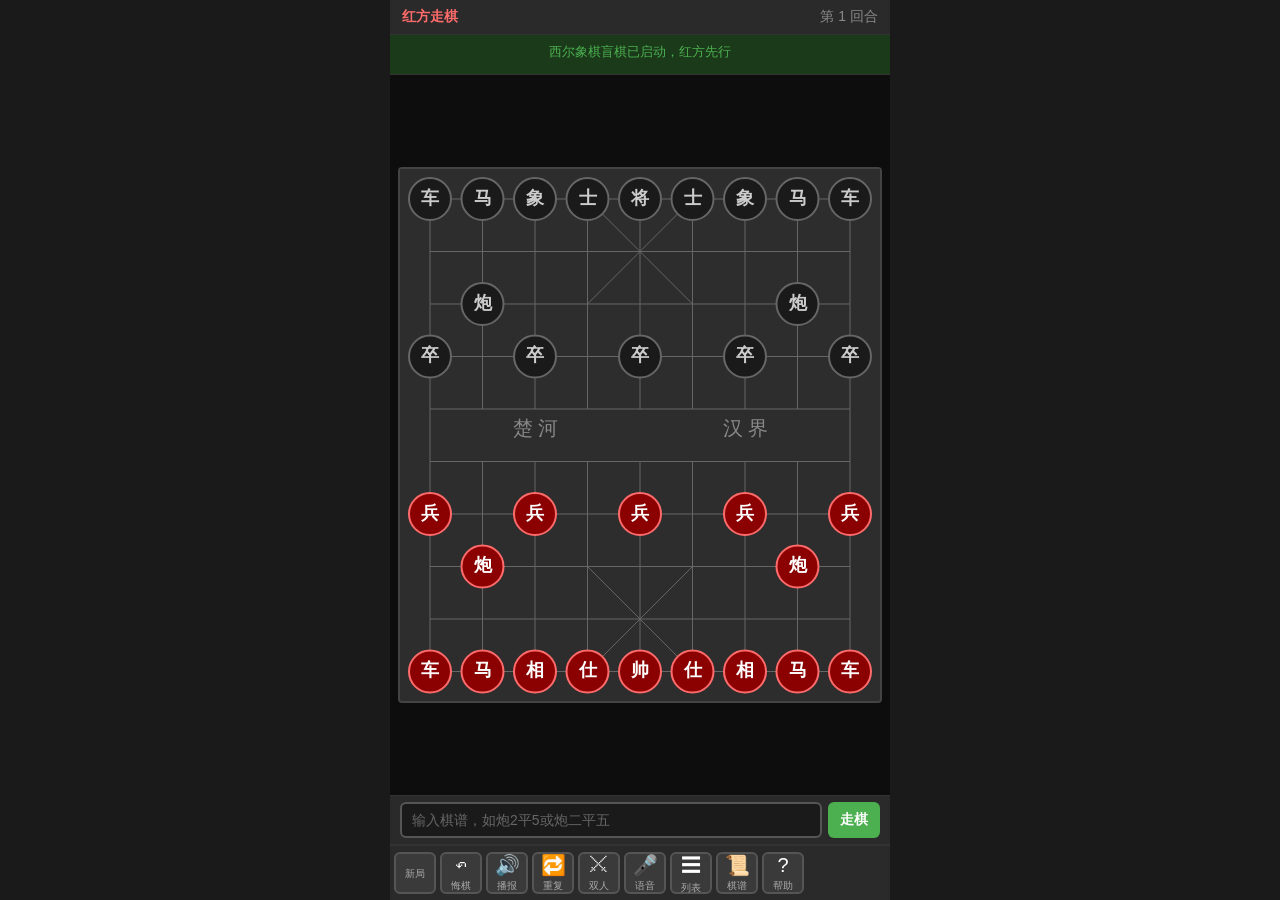
==== index.html @ 89251a13 "离线语音包：140个预生成MP3+分词拼接引擎，断网也能语音播报 v20261007d" ====
<!DOCTYPE html>
<html lang="zh-CN">
<head>
    <meta charset="UTF-8">
    <meta name="viewport" content="width=device-width, initial-scale=1.0, user-scalable=no">
    <meta name="apple-mobile-web-app-capable" content="yes">
    <meta name="mobile-web-app-capable" content="yes">
    <title>西尔象棋盲棋</title>
    <link rel="manifest" href="manifest.json">
    <link rel="stylesheet" href="style.css?v=20261007d">
</head>
<body>
    <div id="app">
        <!-- 状态栏 -->
        <div id="status-bar" aria-live="polite">
            <span id="turn-info">红方走棋</span>
            <span id="round-info">第 1 回合</span>
        </div>

        <!-- 可见消息区域（语音失效时也能看到提示） -->
        <div id="message-bar" role="status" aria-live="polite"></div>

        <!-- 棋盘区域 -->
        <div id="board-container">
            <canvas id="board" role="img" aria-label="象棋棋盘，点击棋子选中后滑动走棋"></canvas>
            <div id="list-container" style="display: none;"></div>
        </div>

        <!-- 文字输入走棋（华为浏览器等不支持语音时使用） -->
        <div id="input-bar">
            <input type="text" id="move-input" placeholder="输入棋谱，如炮2平5或炮二平五" autocomplete="off" aria-label="棋谱输入框">
            <button id="btn-send" aria-label="发送棋谱">走棋</button>
        </div>

        <!-- 工具栏 -->
        <div id="toolbar">
            <button class="tool-btn" id="btn-new" aria-label="新局">
                <span class="icon"></span>
                <span class="label">新局</span>
            </button>
            <button class="tool-btn" id="btn-undo" aria-label="悔棋">
                <span class="icon">↶</span>
                <span class="label">悔棋</span>
            </button>
            <button class="tool-btn" id="btn-speak" aria-label="播报局面">
                <span class="icon">🔊</span>
                <span class="label">播报</span>
            </button>
            <button class="tool-btn" id="btn-repeat" aria-label="重复播报">
                <span class="icon">🔁</span>
                <span class="label">重复</span>
            </button>
            <button class="tool-btn" id="btn-mode" aria-label="切换模式">
                <span class="icon">⚔</span>
                <span class="label">双人</span>
            </button>
            <button class="tool-btn" id="btn-voice" aria-label="语音指令">
                <span class="icon">🎤</span>
                <span class="label">语音</span>
            </button>
            <button class="tool-btn" id="btn-list" aria-label="列表模式">
                <span class="icon">☰</span>
                <span class="label">列表</span>
            </button>
            <button class="tool-btn" id="btn-record" aria-label="棋谱回放">
                <span class="icon">📜</span>
                <span class="label">棋谱</span>
            </button>
            <button class="tool-btn" id="btn-help" aria-label="帮助">
                <span class="icon">?</span>
                <span class="label">帮助</span>
            </button>
        </div>
    </div>

    <!-- 棋谱回放模态框 -->
    <div id="record-modal" style="display:none;">
        <div id="record-modal-content">
            <div id="record-modal-header">
                <span>棋谱回放</span>
                <button id="record-close" aria-label="关闭">✕</button>
            </div>
            <!-- 内置棋谱库 + 我的棋谱 -->
            <div id="record-games-area">
                <div class="record-games-title">📋 内置棋谱（点击直接播放）</div>
                <div id="builtin-games-list" class="games-list"></div>
                <div class="record-games-title" id="saved-games-title" style="display:none;">
                    <span>💾 我的棋谱（导入自动保存）</span>
                    <button id="saved-games-clear" class="mini-btn" aria-label="清空我的棋谱">🗑 清空</button>
                </div>
                <div id="saved-games-list" class="games-list"></div>
            </div>
            <div id="record-input-area">
                <textarea id="record-text" placeholder="粘贴棋谱，如：&#10;1. 炮二平五 马8进7&#10;2. 马二进三 车9平8&#10;&#10;也支持每行一步：炮2平5" aria-label="棋谱文本"></textarea>
                <div class="record-btn-row">
                    <button id="record-parse" aria-label="解析棋谱" style="flex:1;">解析棋谱</button>
                    <button id="record-file" aria-label="导入棋谱文件" style="background:#FF9800;">📂 导入棋谱</button>
                </div>
                <input type="file" id="record-file-input" accept=".txt,.pgn,.xcc,.cchess" style="display:none;">
            </div>
            <div id="record-info" style="display:none;"></div>
            <div id="record-controls" style="display:none;">
                <!-- 进度条：可拖动，跳到任意一步 -->
                <div id="record-progress">
                    <input type="range" id="record-seek" min="0" max="0" step="1" value="0"
                           aria-label="回放进度，左右拖动可跳到任意一步">
                    <div id="record-step-info">第 0 / 0 步</div>
                </div>
                <!-- 播放控制：播放与暂停分开，另加快退/快进/开头/末尾 -->
                <div id="record-buttons">
                    <button id="record-first" aria-label="回到开头">⏮ 开头</button>
                    <button id="record-back10" aria-label="快退10步">⏪ 退10步</button>
                    <button id="record-prev" aria-label="上一步">◀ 上一步</button>
                    <button id="record-play" class="rec-primary" aria-label="播放">▶ 播放</button>
                    <button id="record-pause" aria-label="暂停">⏸ 暂停</button>
                    <button id="record-next" aria-label="下一步">下一步 ▶</button>
                    <button id="record-fwd10" aria-label="快进10步">快进10步 ⏩</button>
                    <button id="record-last" aria-label="跳到末尾">末尾 ⏭</button>
                </div>
                <!-- 速度档位 -->
                <div id="record-speed">
                    <div class="speed-title">每一步之间停多久（播完一句后再等）</div>
                    <div id="record-speed-presets"></div>
                    <button id="record-tts-test" class="rec-test" aria-label="测试语音">🔊 测试语音（听不到声音时点这里）</button>
                </div>
            </div>
        </div>
    </div>

    <script src="chess.js?v=20261007d"></script>
    <script src="record-player.js?v=20261007d"></script>
    <script src="games-builtin.js?v=20261007d"></script>
    <script src="audio-pack.js?v=20261007d"></script>
    <script src="app.js?v=20261007d"></script>
    <script>
        if ('serviceWorker' in navigator) {
            navigator.serviceWorker.register('service-worker.js?v=20261007d').then(function(reg) {
                // 检测到新版本时立即刷新
                if (reg && reg.waiting) reg.waiting.postMessage({type: 'SKIP_WAITING'});
            });
            // 新 SW 接管后立即刷新页面
            var refreshing = false;
            navigator.serviceWorker.addEventListener('controllerchange', function() {
                if (!refreshing) {
                    refreshing = true;
                    window.location.reload();
                }
            });
        }
    </script>
</body>
</html>
---- style.css ----
* {
    margin: 0;
    padding: 0;
    box-sizing: border-box;
    -webkit-tap-highlight-color: transparent;
}

body {
    font-family: -apple-system, BlinkMacSystemFont, "Segoe UI", Roboto, sans-serif;
    background: #1a1a1a;
    color: #fff;
    overflow: hidden;
    /* 手机修复：原来是 none，会把页面里所有滑块/滚动一起锁死；
       改为 manipulation 仍禁止双击缩放，但允许面板滚动和滑块拖动 */
    touch-action: manipulation;
    overscroll-behavior: none;
}

#app {
    display: flex;
    flex-direction: column;
    height: 100dvh;
    max-width: 500px;
    margin: 0 auto;
    padding-bottom: env(safe-area-inset-bottom, 0px);
}

/* 状态栏 */
#status-bar {
    display: flex;
    justify-content: space-between;
    align-items: center;
    padding: 8px 12px;
    background: #2a2a2a;
    font-size: 14px;
    border-bottom: 1px solid #333;
    flex-shrink: 0;
}

#turn-info {
    font-weight: bold;
    color: #ff6b6b;
}

#round-info {
    color: #888;
}

/* 可见消息栏 */
#message-bar {
    min-height: 0;
    padding: 0 12px;
    background: #1a3a1a;
    color: #4CAF50;
    font-size: 13px;
    text-align: center;
    line-height: 1.4;
    overflow: hidden;
    transition: all 0.3s;
    border-bottom: 1px solid #333;
    flex-shrink: 0;
}

#message-bar.message-show {
    min-height: 40px;
    padding: 8px 16px;
}

/* 棋盘区域 */
#board-container {
    flex: 1;
    min-height: 0;
    position: relative;
    display: flex;
    align-items: center;
    justify-content: center;
    padding: 6px;
    background: #0d0d0d;
    overflow: hidden;
}

#board {
    background: #2d2d2d;
    border: 2px solid #444;
    border-radius: 4px;
    touch-action: none;
}

/* 列表模式容器 */
#list-container {
    display: none;
    position: absolute;
    top: 0;
    left: 0;
    right: 0;
    bottom: 0;
    background: #0d0d0d;
    overflow-y: auto;
    padding: 16px;
    -webkit-overflow-scrolling: touch;
}

#list-container.active {
    display: block;
}

.list-header {
    font-size: 18px;
    font-weight: bold;
    color: #FFD700;
    margin-bottom: 16px;
    text-align: center;
}

.list-grid {
    display: flex;
    flex-wrap: wrap;
    gap: 10px;
    justify-content: center;
}

.list-piece {
    display: flex;
    flex-direction: column;
    align-items: center;
    justify-content: center;
    width: 80px;
    height: 80px;
    background: #3a3a3a;
    border: 2px solid #555;
    border-radius: 8px;
    cursor: pointer;
    transition: all 0.2s;
    touch-action: none;
}

.list-piece:active {
    transform: scale(0.95);
}

.list-piece.selected {
    background: #4CAF50;
    border-color: #66bb6a;
}

/* 红方棋子列表样式 */
.list-piece.red-piece {
    border-left: 4px solid #ff6b6b;
}

/* 黑方棋子列表样式 */
.list-piece.black-piece {
    border-left: 4px solid #666;
}

.list-piece .piece-name {
    font-size: 22px;
    font-weight: bold;
    color: #fff;
}

.list-piece .piece-pos {
    font-size: 11px;
    color: #aaa;
    margin-top: 4px;
}

.list-piece.selected .piece-pos {
    color: #c8e6c9;
}

.list-hint {
    margin-top: 20px;
    color: #888;
    font-size: 14px;
    text-align: center;
}

/* 文字输入栏 */
#input-bar {
    display: flex;
    align-items: center;
    gap: 6px;
    padding: 6px 10px;
    background: #2a2a2a;
    border-top: 1px solid #333;
    border-bottom: 1px solid #333;
    flex-shrink: 0;
}

#move-input {
    flex: 1;
    height: 36px;
    padding: 0 10px;
    background: #1a1a1a;
    border: 2px solid #555;
    border-radius: 6px;
    color: #fff;
    font-size: 14px;
    outline: none;
}

#move-input:focus {
    border-color: #4CAF50;
}

#move-input::placeholder {
    color: #666;
}

#btn-send {
    height: 36px;
    padding: 0 12px;
    background: #4CAF50;
    border: none;
    border-radius: 6px;
    color: #fff;
    font-size: 14px;
    font-weight: bold;
    cursor: pointer;
    white-space: nowrap;
}

#btn-send:active {
    background: #388E3C;
}

/* 工具栏 - 横向可滑动 */
#toolbar {
    display: flex;
    flex-wrap: nowrap;
    overflow-x: auto;
    -webkit-overflow-scrolling: touch;
    justify-content: flex-start;
    align-items: center;
    gap: 4px;
    padding: 6px 4px;
    padding-bottom: calc(6px + env(safe-area-inset-bottom, 0px));
    background: #2a2a2a;
    border-top: 1px solid #333;
    flex-shrink: 0;
}

#toolbar::-webkit-scrollbar {
    display: none;
}

.tool-btn {
    display: flex;
    flex-direction: column;
    align-items: center;
    justify-content: center;
    min-width: 42px;
    width: 42px;
    height: 42px;
    flex-shrink: 0;
    background: #3a3a3a;
    border: 2px solid #555;
    border-radius: 6px;
    color: #fff;
    cursor: pointer;
    transition: all 0.2s;
}

.tool-btn:active {
    background: #4a4a4a;
    transform: scale(0.95);
}

.tool-btn .icon {
    font-size: 20px;
    margin-bottom: 2px;
}

.tool-btn .label {
    font-size: 10px;
    color: #aaa;
}

/* 选中棋子高亮 */
.piece-selected {
    animation: pulse 1s infinite;
}

@keyframes pulse {
    0%, 100% { opacity: 1; }
    50% { opacity: 0.6; }
}

/* 无障碍焦点样式 */
.tool-btn:focus {
    outline: 3px solid #4CAF50;
    outline-offset: 2px;
}

/* 高对比度模式 */
@media (prefers-contrast: high) {
    #board {
        background: #000;
        border-color: #fff;
    }
    
    .tool-btn {
        background: #000;
        border-color: #fff;
    }
}

/* 棋谱模态框 */
#record-modal {
    position: fixed;
    top: 0;
    left: 0;
    right: 0;
    bottom: 0;
    background: rgba(0, 0, 0, 0.7);
    z-index: 1000;
    display: flex;
    align-items: flex-end;
    justify-content: center;
}

#record-modal-content {
    width: 100%;
    max-width: 500px;
    max-height: 85vh;
    background: #2a2a2a;
    border-radius: 16px 16px 0 0;
    display: flex;
    flex-direction: column;
    overflow: hidden;
}

#record-modal-header {
    display: flex;
    justify-content: space-between;
    align-items: center;
    padding: 16px;
    font-size: 18px;
    font-weight: bold;
    color: #FFD700;
    border-bottom: 1px solid #444;
}

#record-close {
    background: none;
    border: none;
    color: #fff;
    font-size: 24px;
    cursor: pointer;
    padding: 4px 8px;
}

#record-input-area {
    padding: 12px 16px;
    display: flex;
    flex-direction: column;
    gap: 8px;
}

/* 棋谱库列表（内置 + 我的棋谱） */
#record-games-area {
    padding: 4px 16px 0;
    max-height: 32vh;
    overflow-y: auto;
}

.record-games-title {
    font-size: 14px;
    color: #FFD54F;
    margin: 8px 0 6px;
}

.games-list {
    display: grid;
    grid-template-columns: 1fr 1fr;
    gap: 6px;
}

.game-item {
    display: flex;
    gap: 4px;
    min-width: 0;
}

.game-item .game-btn {
    flex: 1;
    min-width: 0;
    min-height: 44px;
    padding: 4px 8px;
    background: #3a3a3a;
    border: 2px solid #555;
    border-radius: 8px;
    color: #fff;
    font-size: 13px;
    cursor: pointer;
    white-space: nowrap;
    overflow: hidden;
    text-overflow: ellipsis;
}

.game-item .game-btn:active {
    background: #4a4a4a;
}

.game-item .game-del {
    flex: 0 0 38px;
    min-height: 44px;
    background: #5a2a2a;
    border: 2px solid #7a3a3a;
    border-radius: 8px;
    color: #fff;
    font-size: 13px;
    cursor: pointer;
}

#record-text {
    width: 100%;
    height: 150px;
    padding: 12px;
    background: #1a1a1a;
    border: 2px solid #555;
    border-radius: 8px;
    color: #fff;
    font-size: 15px;
    font-family: monospace;
    resize: vertical;
    outline: none;
}

#record-text:focus {
    border-color: #4CAF50;
}

#record-text::placeholder {
    color: #666;
}

#record-parse {
    height: 42px;
    background: #4CAF50;
    border: none;
    border-radius: 8px;
    color: #fff;
    font-size: 16px;
    font-weight: bold;
    cursor: pointer;
}

#record-parse:active {
    background: #388E3C;
}

#record-info {
    padding: 8px 16px;
    font-size: 14px;
    color: #FFD700;
    max-height: 80px;
    overflow-y: auto;
}

#record-controls {
    padding: 12px 16px 20px;
    display: flex;
    flex-direction: column;
    gap: 12px;
}

/* 回放进度：可拖动跳步 */
#record-progress {
    display: flex;
    flex-direction: column;
    gap: 6px;
}

#record-seek {
width: 100%;
height: 36px;              /* 触摸热区加高，方便拖动 */
-webkit-appearance: none;
appearance: none;
background: transparent;
outline: none;
touch-action: none;         /* 手机修复：滑块自己接管触摸，防止拖动被当成页面滚动 */
}

#record-seek::-webkit-slider-runnable-track {
    height: 10px;
    background: #555;
    border-radius: 5px;
}

#record-seek::-webkit-slider-thumb {
    -webkit-appearance: none;
    width: 32px;
    height: 32px;
    margin-top: -11px;
    background: #4CAF50;
    border: 3px solid #fff;
    border-radius: 50%;
    cursor: pointer;
}

#record-seek::-moz-range-track {
    height: 10px;
    background: #555;
    border-radius: 5px;
}

#record-seek::-moz-range-thumb {
    width: 30px;
    height: 30px;
    background: #4CAF50;
    border: 3px solid #fff;
    border-radius: 50%;
    cursor: pointer;
}

#record-step-info {
    text-align: center;
    font-size: 15px;
    color: #ccc;
}

/* 播放控制：两行四列，按钮够大好点 */
#record-buttons {
    display: grid;
    grid-template-columns: repeat(4, 1fr);
    gap: 8px;
}

#record-buttons button {
    min-height: 48px;
    padding: 4px 2px;
    background: #3a3a3a;
    border: 2px solid #555;
    border-radius: 8px;
    color: #fff;
    font-size: 13px;
    line-height: 1.25;
    cursor: pointer;
}

#record-buttons button:active {
    background: #4a4a4a;
}

#record-buttons button.rec-primary {
    background: #4CAF50;
    border-color: #4CAF50;
    font-weight: bold;
}

#record-buttons button.rec-primary.playing {
    background: #FF9800;
    border-color: #FF9800;
}

/* 速度档位 */
#record-speed {
    display: flex;
    flex-direction: column;
    gap: 8px;
}

#record-speed .speed-title {
    font-size: 13px;
    color: #888;
}

#record-speed-presets {
    display: flex;
    flex-wrap: wrap;
    gap: 8px;
}

.speed-btn {
    flex: 1 1 28%;
    min-height: 46px;
    background: #3a3a3a;
    border: 2px solid #555;
    border-radius: 8px;
    color: #fff;
    font-size: 14px;
    cursor: pointer;
}

.speed-btn.active {
    background: #2196F3;
    border-color: #2196F3;
    font-weight: bold;
}

#record-tts-test {
    min-height: 46px;
    background: #3a3a3a;
    border: 2px dashed #777;
    border-radius: 8px;
    color: #FFD700;
    font-size: 14px;
    cursor: pointer;
}

/* 解析棋谱 / 导入棋谱 一行两键 */
.record-btn-row {
    display: flex;
    gap: 8px;
}

.record-btn-row button {
    height: 42px;
    background: #4CAF50;
    border: none;
    border-radius: 8px;
    color: #fff;
    font-size: 15px;
    font-weight: bold;
    cursor: pointer;
}

.record-btn-row button:active {
    background: #388E3C;
}

/* "我的棋谱"标题行 + 清空按钮 */
.record-games-title {
    display: flex;
    align-items: center;
    justify-content: space-between;
}

.mini-btn {
    padding: 6px 12px;
    background: #3a3a3a;
    border: 1px solid #666;
    border-radius: 6px;
    color: #ff8a80;
    font-size: 13px;
    cursor: pointer;
}
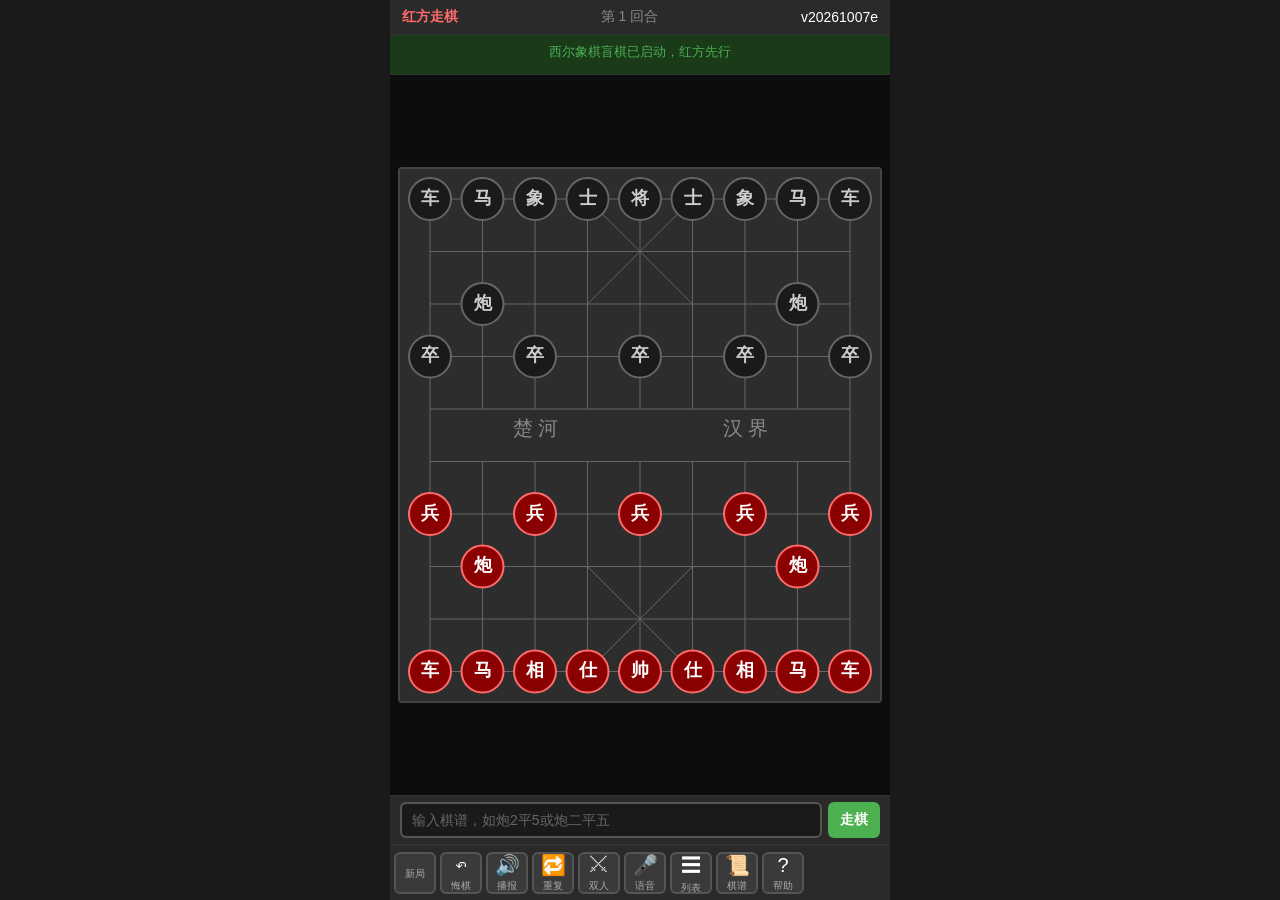
==== commit e4c4151b: "状态栏显示版本号（点击可查看版本与更新记录），便于确认是否为最新版 v20261007e [index.html]" ====
--- a/index.html
+++ b/index.html
@@ -7,7 +7,7 @@
     <meta name="mobile-web-app-capable" content="yes">
     <title>西尔象棋盲棋</title>
     <link rel="manifest" href="manifest.json">
-    <link rel="stylesheet" href="style.css?v=20261007d">
+    <link rel="stylesheet" href="style.css?v=20261007e">
 </head>
 <body>
     <div id="app">
@@ -15,6 +15,7 @@
         <div id="status-bar" aria-live="polite">
             <span id="turn-info">红方走棋</span>
             <span id="round-info">第 1 回合</span>
+            <span id="version-info" title="点击查看版本信息">v20261007e</span>
         </div>
 
         <!-- 可见消息区域（语音失效时也能看到提示） -->
@@ -127,14 +128,14 @@
         </div>
     </div>
 
-    <script src="chess.js?v=20261007d"></script>
-    <script src="record-player.js?v=20261007d"></script>
-    <script src="games-builtin.js?v=20261007d"></script>
-    <script src="audio-pack.js?v=20261007d"></script>
-    <script src="app.js?v=20261007d"></script>
+    <script src="chess.js?v=20261007e"></script>
+    <script src="record-player.js?v=20261007e"></script>
+    <script src="games-builtin.js?v=20261007e"></script>
+    <script src="audio-pack.js?v=20261007e"></script>
+    <script src="app.js?v=20261007e"></script>
     <script>
         if ('serviceWorker' in navigator) {
-            navigator.serviceWorker.register('service-worker.js?v=20261007d').then(function(reg) {
+            navigator.serviceWorker.register('service-worker.js?v=20261007e').then(function(reg) {
                 // 检测到新版本时立即刷新
                 if (reg && reg.waiting) reg.waiting.postMessage({type: 'SKIP_WAITING'});
             });
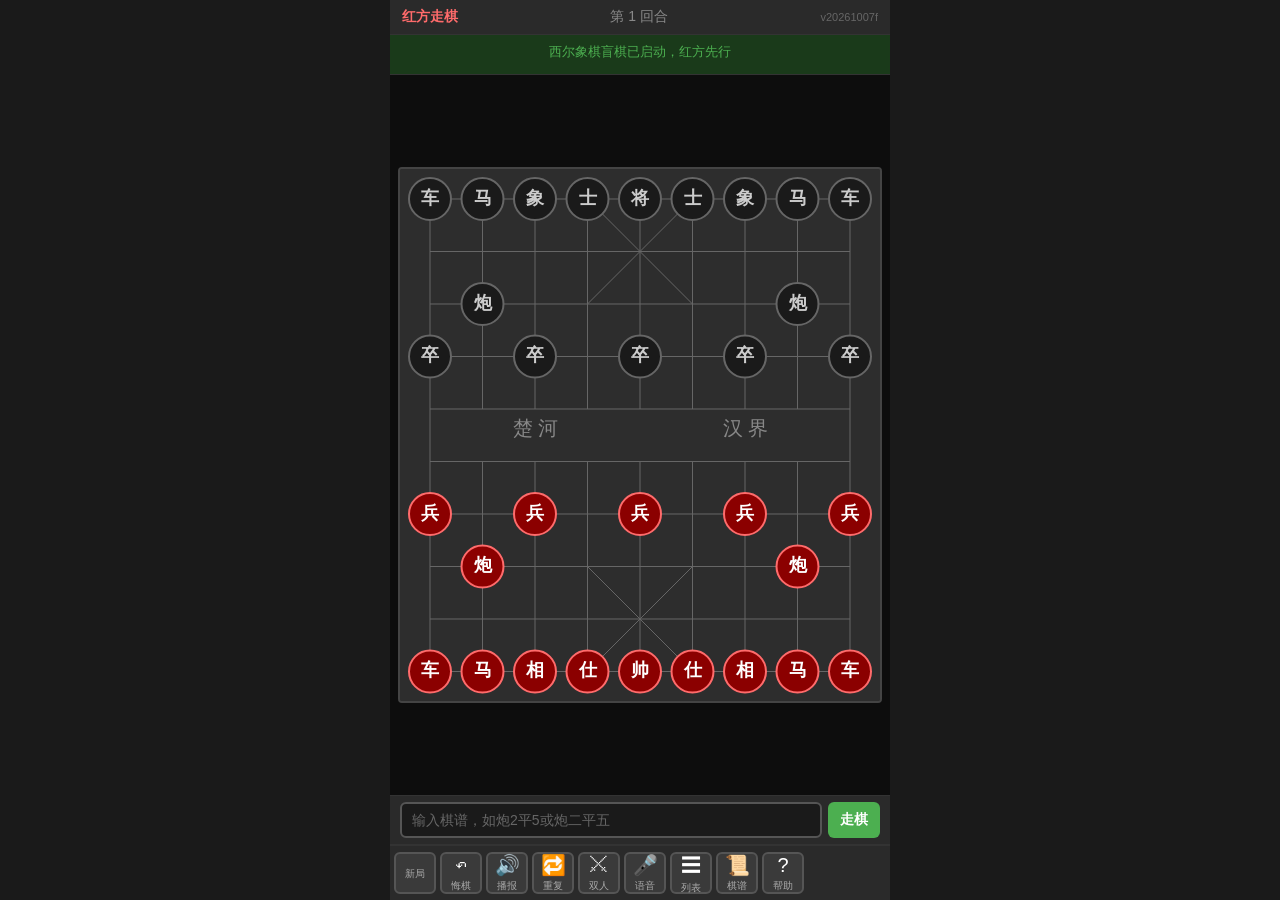
==== commit b7d79797: "点选棋谱即自动听棋并收起弹窗；关闭弹窗不打断听棋；弹窗高度适配手机底部按钮可点 v20261007f [index.html]" ====
--- a/index.html
+++ b/index.html
@@ -7,7 +7,7 @@
     <meta name="mobile-web-app-capable" content="yes">
     <title>西尔象棋盲棋</title>
     <link rel="manifest" href="manifest.json">
-    <link rel="stylesheet" href="style.css?v=20261007e">
+    <link rel="stylesheet" href="style.css?v=20261007f">
 </head>
 <body>
     <div id="app">
@@ -15,7 +15,7 @@
         <div id="status-bar" aria-live="polite">
             <span id="turn-info">红方走棋</span>
             <span id="round-info">第 1 回合</span>
-            <span id="version-info" title="点击查看版本信息">v20261007e</span>
+            <span id="version-info" title="点击查看版本信息">v20261007f</span>
         </div>
 
         <!-- 可见消息区域（语音失效时也能看到提示） -->
@@ -128,14 +128,14 @@
         </div>
     </div>
 
-    <script src="chess.js?v=20261007e"></script>
-    <script src="record-player.js?v=20261007e"></script>
-    <script src="games-builtin.js?v=20261007e"></script>
-    <script src="audio-pack.js?v=20261007e"></script>
-    <script src="app.js?v=20261007e"></script>
+    <script src="chess.js?v=20261007f"></script>
+    <script src="record-player.js?v=20261007f"></script>
+    <script src="games-builtin.js?v=20261007f"></script>
+    <script src="audio-pack.js?v=20261007f"></script>
+    <script src="app.js?v=20261007f"></script>
     <script>
         if ('serviceWorker' in navigator) {
-            navigator.serviceWorker.register('service-worker.js?v=20261007e').then(function(reg) {
+            navigator.serviceWorker.register('service-worker.js?v=20261007f').then(function(reg) {
                 // 检测到新版本时立即刷新
                 if (reg && reg.waiting) reg.waiting.postMessage({type: 'SKIP_WAITING'});
             });
--- a/style.css
+++ b/style.css
@@ -637,3 +637,11 @@
     font-size: 13px;
     cursor: pointer;
 }
+
+#version-info {
+    color: #666;
+    font-size: 11px;
+    cursor: pointer;
+    -webkit-user-select: none;
+    user-select: none;
+}
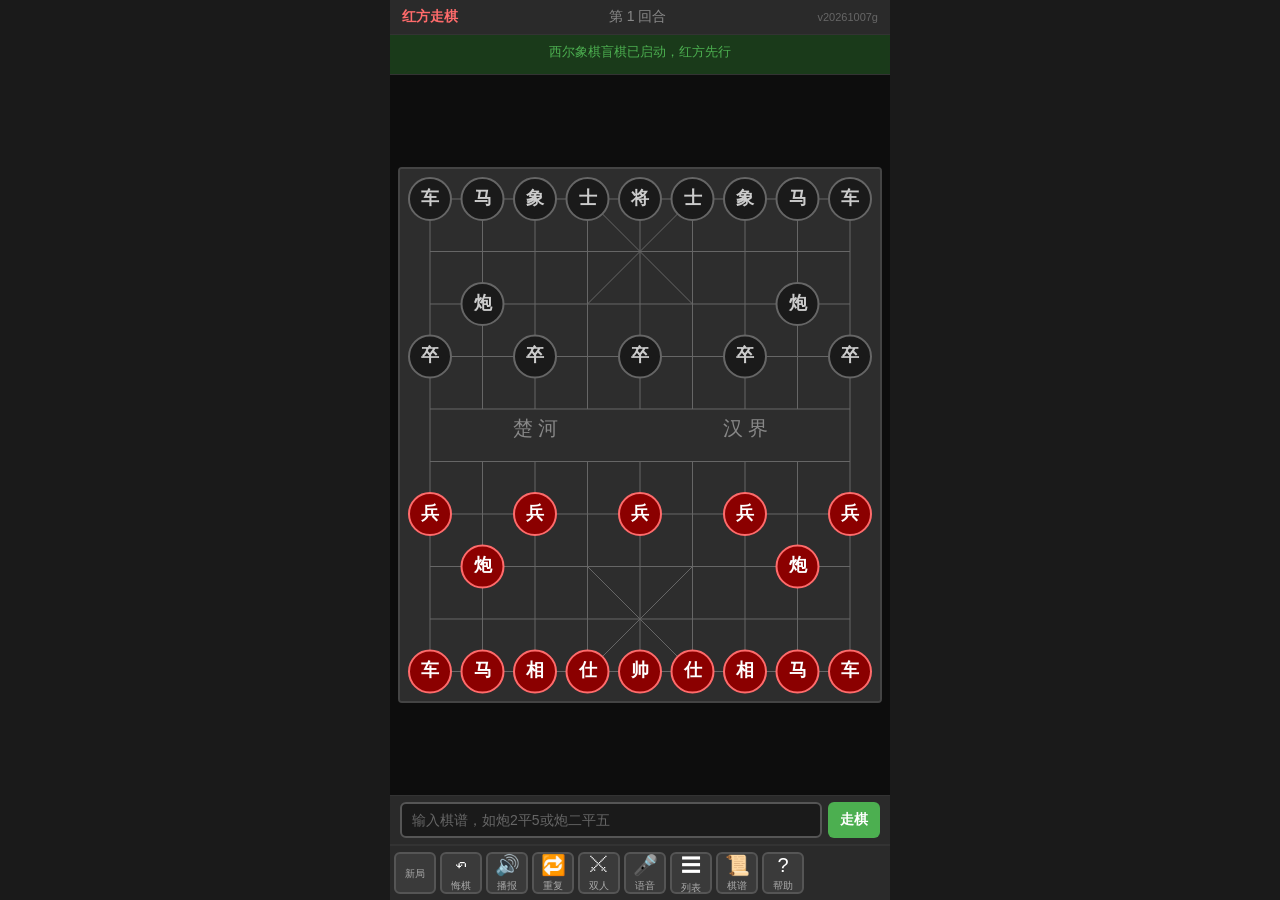
==== commit c67d240c: "语音包改用WebAudio拼接播放：裁掉每段录音首尾静音、整句一次播出，字间不再拖长 v20261007g [index.html]" ====
--- a/index.html
+++ b/index.html
@@ -7,7 +7,7 @@
     <meta name="mobile-web-app-capable" content="yes">
     <title>西尔象棋盲棋</title>
     <link rel="manifest" href="manifest.json">
-    <link rel="stylesheet" href="style.css?v=20261007f">
+    <link rel="stylesheet" href="style.css?v=20261007g">
 </head>
 <body>
     <div id="app">
@@ -15,7 +15,7 @@
         <div id="status-bar" aria-live="polite">
             <span id="turn-info">红方走棋</span>
             <span id="round-info">第 1 回合</span>
-            <span id="version-info" title="点击查看版本信息">v20261007f</span>
+            <span id="version-info" title="点击查看版本信息">v20261007g</span>
         </div>
 
         <!-- 可见消息区域（语音失效时也能看到提示） -->
@@ -128,14 +128,14 @@
         </div>
     </div>
 
-    <script src="chess.js?v=20261007f"></script>
-    <script src="record-player.js?v=20261007f"></script>
-    <script src="games-builtin.js?v=20261007f"></script>
-    <script src="audio-pack.js?v=20261007f"></script>
-    <script src="app.js?v=20261007f"></script>
+    <script src="chess.js?v=20261007g"></script>
+    <script src="record-player.js?v=20261007g"></script>
+    <script src="games-builtin.js?v=20261007g"></script>
+    <script src="audio-pack.js?v=20261007g"></script>
+    <script src="app.js?v=20261007g"></script>
     <script>
         if ('serviceWorker' in navigator) {
-            navigator.serviceWorker.register('service-worker.js?v=20261007f').then(function(reg) {
+            navigator.serviceWorker.register('service-worker.js?v=20261007g').then(function(reg) {
                 // 检测到新版本时立即刷新
                 if (reg && reg.waiting) reg.waiting.postMessage({type: 'SKIP_WAITING'});
             });
--- a/style.css
+++ b/style.css
@@ -323,12 +323,24 @@
 #record-modal-content {
     width: 100%;
     max-width: 500px;
-    max-height: 85vh;
+    max-height: 82vh;
+    /* 手机浏览器地址栏/底栏会动态伸缩，dvh 保证底部按钮不被底栏盖住点不到 */
+    max-height: 82dvh;
     background: #2a2a2a;
     border-radius: 16px 16px 0 0;
     display: flex;
     flex-direction: column;
-    overflow: hidden;
+    /* 小屏/弹出键盘时内容仍可滚动，所有按钮都点得到 */
+    overflow-y: auto;
+    -webkit-overflow-scrolling: touch;
+    padding-bottom: env(safe-area-inset-bottom, 0);
+}
+
+/* 弹窗内所有可点元素：消除手机双击缩放延迟，点击更跟手 */
+#record-modal-content button,
+#record-modal-content .game-btn {
+    touch-action: manipulation;
+    -webkit-tap-highlight-color: rgba(255, 255, 255, 0.15);
 }
 
 #record-modal-header {
@@ -361,8 +373,10 @@
 /* 棋谱库列表（内置 + 我的棋谱） */
 #record-games-area {
     padding: 4px 16px 0;
-    max-height: 32vh;
+    max-height: 30vh;
+    max-height: 28dvh;
     overflow-y: auto;
+    -webkit-overflow-scrolling: touch;
 }
 
 .record-games-title {
@@ -416,7 +430,7 @@
 
 #record-text {
     width: 100%;
-    height: 150px;
+    height: 110px;
     padding: 12px;
     background: #1a1a1a;
     border: 2px solid #555;
@@ -637,11 +651,11 @@
     font-size: 13px;
     cursor: pointer;
 }
-
-#version-info {
-    color: #666;
-    font-size: 11px;
-    cursor: pointer;
-    -webkit-user-select: none;
-    user-select: none;
-}
+
+#version-info {
+    color: #666;
+    font-size: 11px;
+    cursor: pointer;
+    -webkit-user-select: none;
+    user-select: none;
+}
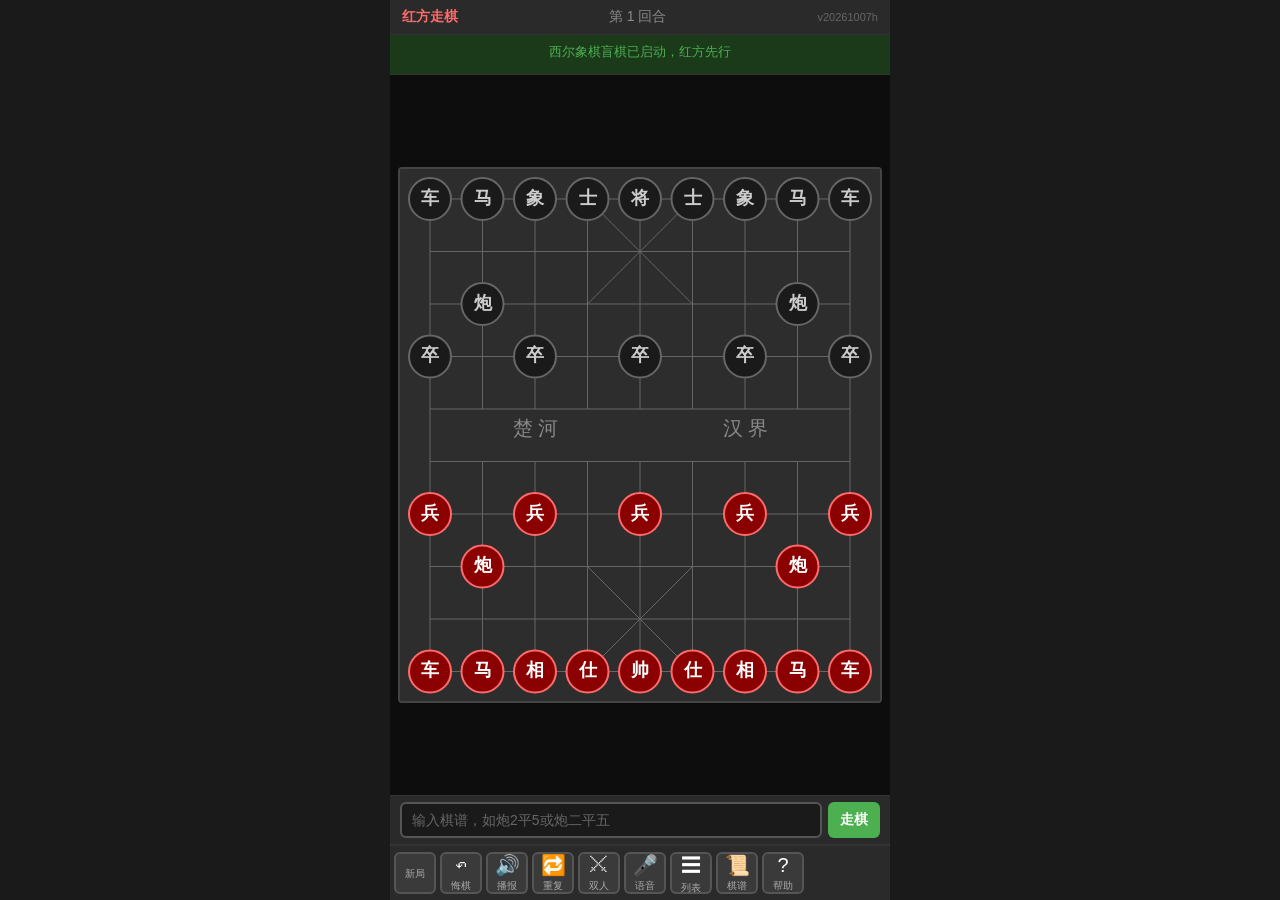
==== commit 3f9c03a8: "修复语音不清(重叠播放bug+轻声母裁剪)；新增听棋悬浮控制条(弹窗收起后仍可调) v20261007h [index.html]" ====
--- a/index.html
+++ b/index.html
@@ -7,7 +7,7 @@
     <meta name="mobile-web-app-capable" content="yes">
     <title>西尔象棋盲棋</title>
     <link rel="manifest" href="manifest.json">
-    <link rel="stylesheet" href="style.css?v=20261007g">
+    <link rel="stylesheet" href="style.css?v=20261007h">
 </head>
 <body>
     <div id="app">
@@ -15,7 +15,7 @@
         <div id="status-bar" aria-live="polite">
             <span id="turn-info">红方走棋</span>
             <span id="round-info">第 1 回合</span>
-            <span id="version-info" title="点击查看版本信息">v20261007g</span>
+            <span id="version-info" title="点击查看版本信息">v20261007h</span>
         </div>
 
         <!-- 可见消息区域（语音失效时也能看到提示） -->
@@ -128,14 +128,24 @@
         </div>
     </div>
 
-    <script src="chess.js?v=20261007g"></script>
-    <script src="record-player.js?v=20261007g"></script>
-    <script src="games-builtin.js?v=20261007g"></script>
-    <script src="audio-pack.js?v=20261007g"></script>
-    <script src="app.js?v=20261007g"></script>
+    <!-- 听棋悬浮控制条：弹窗收起后仍浮在棋盘底部，随时可暂停/跳步/打开完整控制 -->
+    <div id="listen-bar" style="display:none;" role="toolbar" aria-label="听棋控制">
+        <button id="lb-first" aria-label="回到开头">⏮</button>
+        <button id="lb-prev" aria-label="上一步">◀</button>
+        <button id="lb-toggle" aria-label="播放或暂停">⏸</button>
+        <button id="lb-next" aria-label="下一步">▶</button>
+        <button id="lb-last" aria-label="跳到末尾">⏭</button>
+        <button id="lb-info" aria-label="打开播放控制">第 0 / 0 步</button>
+    </div>
+
+    <script src="chess.js?v=20261007h"></script>
+    <script src="record-player.js?v=20261007h"></script>
+    <script src="games-builtin.js?v=20261007h"></script>
+    <script src="audio-pack.js?v=20261007h"></script>
+    <script src="app.js?v=20261007h"></script>
     <script>
         if ('serviceWorker' in navigator) {
-            navigator.serviceWorker.register('service-worker.js?v=20261007g').then(function(reg) {
+            navigator.serviceWorker.register('service-worker.js?v=20261007h').then(function(reg) {
                 // 检测到新版本时立即刷新
                 if (reg && reg.waiting) reg.waiting.postMessage({type: 'SKIP_WAITING'});
             });
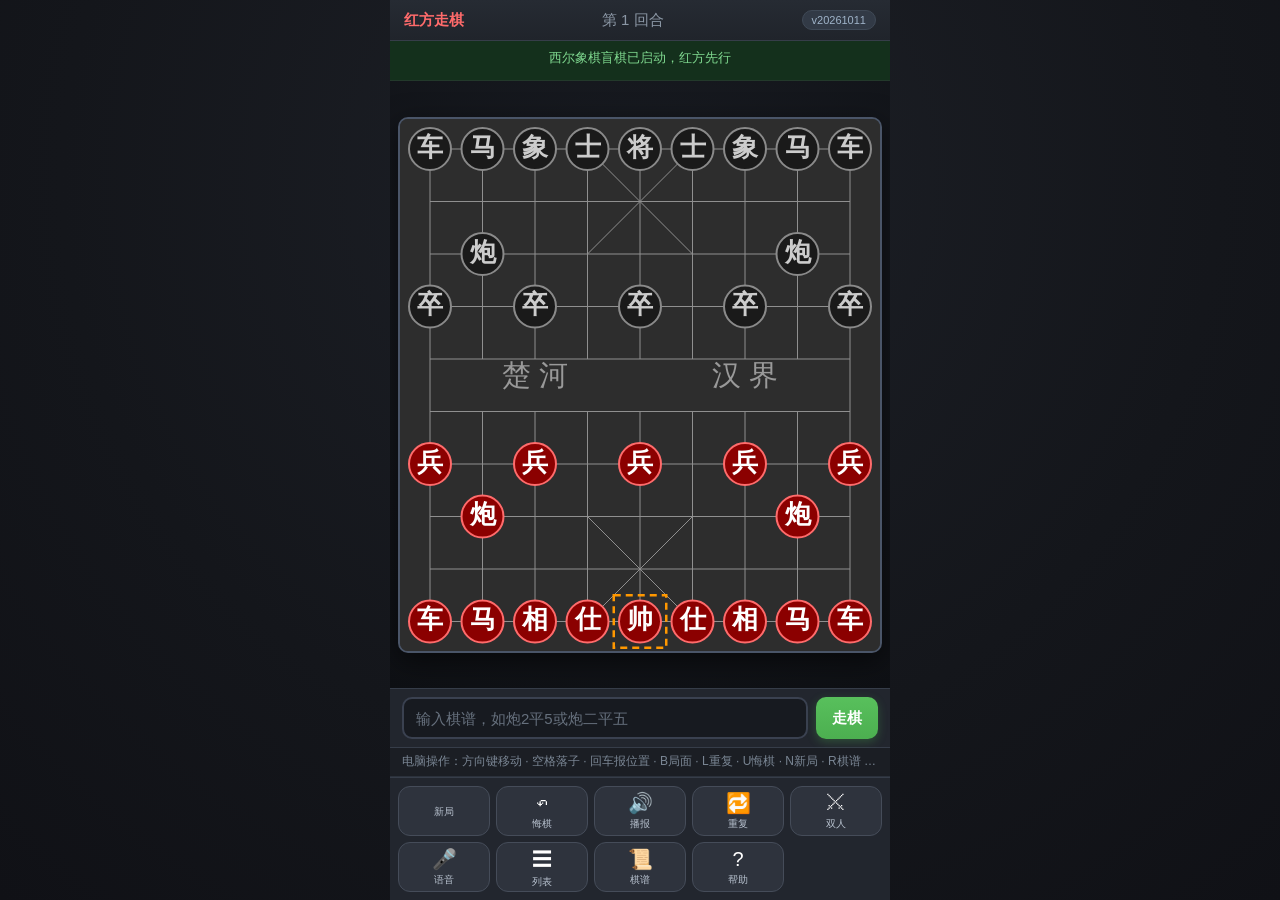
==== commit 778dc84c: "西尔象棋盲棋 v20261011：网页版与单机版合并（电脑键盘/鼠标操作、界面优化、SW改相对路径修复离线缓存、缓存v18）" ====
--- a/index.html
+++ b/index.html
@@ -7,7 +7,7 @@
     <meta name="mobile-web-app-capable" content="yes">
     <title>西尔象棋盲棋</title>
     <link rel="manifest" href="manifest.json">
-    <link rel="stylesheet" href="style.css?v=20261007h">
+    <link rel="stylesheet" href="style.css?v=20261011">
 </head>
 <body>
     <div id="app">
@@ -15,7 +15,7 @@
         <div id="status-bar" aria-live="polite">
             <span id="turn-info">红方走棋</span>
             <span id="round-info">第 1 回合</span>
-            <span id="version-info" title="点击查看版本信息">v20261007h</span>
+            <span id="version-info" title="点击查看版本信息">v20261011</span>
         </div>
 
         <!-- 可见消息区域（语音失效时也能看到提示） -->
@@ -32,6 +32,9 @@
             <input type="text" id="move-input" placeholder="输入棋谱，如炮2平5或炮二平五" autocomplete="off" aria-label="棋谱输入框">
             <button id="btn-send" aria-label="发送棋谱">走棋</button>
         </div>
+
+        <!-- 电脑键盘提示（仅鼠标键盘环境显示） -->
+        <div id="kb-hint" aria-hidden="true">电脑操作：方向键移动 · 空格落子 · 回车报位置 · B局面 · L重复 · U悔棋 · N新局 · R棋谱 · S停止 · H帮助</div>
 
         <!-- 工具栏 -->
         <div id="toolbar">
@@ -138,14 +141,14 @@
         <button id="lb-info" aria-label="打开播放控制">第 0 / 0 步</button>
     </div>
 
-    <script src="chess.js?v=20261007h"></script>
-    <script src="record-player.js?v=20261007h"></script>
-    <script src="games-builtin.js?v=20261007h"></script>
-    <script src="audio-pack.js?v=20261007h"></script>
-    <script src="app.js?v=20261007h"></script>
+    <script src="chess.js?v=20261011"></script>
+    <script src="record-player.js?v=20261011"></script>
+    <script src="games-builtin.js?v=20261011"></script>
+    <script src="audio-pack.js?v=20261011"></script>
+    <script src="app.js?v=20261011"></script>
     <script>
-        if ('serviceWorker' in navigator) {
-            navigator.serviceWorker.register('service-worker.js?v=20261007h').then(function(reg) {
+        if ('serviceWorker' in navigator && location.protocol !== 'file:') {
+            navigator.serviceWorker.register('service-worker.js?v=20261011').then(function(reg) {
                 // 检测到新版本时立即刷新
                 if (reg && reg.waiting) reg.waiting.postMessage({type: 'SKIP_WAITING'});
             });
--- a/style.css
+++ b/style.css
@@ -7,13 +7,14 @@
 
 body {
     font-family: -apple-system, BlinkMacSystemFont, "Segoe UI", Roboto, sans-serif;
-    background: #1a1a1a;
+    background: radial-gradient(circle at 50% 20%, #1d2027 0%, #14161b 60%, #101116 100%);
     color: #fff;
     overflow: hidden;
     /* 手机修复：原来是 none，会把页面里所有滑块/滚动一起锁死；
        改为 manipulation 仍禁止双击缩放，但允许面板滚动和滑块拖动 */
     touch-action: manipulation;
     overscroll-behavior: none;
+    -webkit-font-smoothing: antialiased;
 }
 
 #app {
@@ -23,6 +24,7 @@
     max-width: 500px;
     margin: 0 auto;
     padding-bottom: env(safe-area-inset-bottom, 0px);
+    background: rgba(255, 255, 255, 0.02);
 }
 
 /* 状态栏 */
@@ -30,10 +32,10 @@
     display: flex;
     justify-content: space-between;
     align-items: center;
-    padding: 8px 12px;
-    background: #2a2a2a;
-    font-size: 14px;
-    border-bottom: 1px solid #333;
+    padding: 10px 14px;
+    background: linear-gradient(180deg, #262b33 0%, #20242b 100%);
+    font-size: 15px;
+    border-bottom: 1px solid #363d49;
     flex-shrink: 0;
 }
 
@@ -43,21 +45,21 @@
 }
 
 #round-info {
-    color: #888;
+    color: #8b97a5;
 }
 
 /* 可见消息栏 */
 #message-bar {
     min-height: 0;
     padding: 0 12px;
-    background: #1a3a1a;
-    color: #4CAF50;
+    background: #14301c;
+    color: #7fd88f;
     font-size: 13px;
     text-align: center;
     line-height: 1.4;
     overflow: hidden;
     transition: all 0.3s;
-    border-bottom: 1px solid #333;
+    border-bottom: 1px solid #23392b;
     flex-shrink: 0;
 }
 
@@ -74,15 +76,16 @@
     display: flex;
     align-items: center;
     justify-content: center;
-    padding: 6px;
-    background: #0d0d0d;
+    padding: 10px;
+    background: radial-gradient(circle at 50% 30%, #1a1d24 0%, #0e1014 100%);
     overflow: hidden;
 }
 
 #board {
     background: #2d2d2d;
-    border: 2px solid #444;
-    border-radius: 4px;
+    border: 2px solid #4a5568;
+    border-radius: 10px;
+    box-shadow: 0 8px 28px rgba(0, 0, 0, 0.55), 0 0 0 1px rgba(255, 255, 255, 0.03) inset;
     touch-action: none;
 }
 
@@ -180,69 +183,89 @@
 #input-bar {
     display: flex;
     align-items: center;
-    gap: 6px;
-    padding: 6px 10px;
-    background: #2a2a2a;
-    border-top: 1px solid #333;
-    border-bottom: 1px solid #333;
+    gap: 8px;
+    padding: 8px 12px;
+    background: #22262e;
+    border-top: 1px solid #363d49;
+    border-bottom: 1px solid #363d49;
     flex-shrink: 0;
 }
 
 #move-input {
     flex: 1;
-    height: 36px;
-    padding: 0 10px;
-    background: #1a1a1a;
-    border: 2px solid #555;
-    border-radius: 6px;
-    color: #fff;
-    font-size: 14px;
+    height: 42px;
+    padding: 0 12px;
+    background: #171a20;
+    border: 2px solid #3a4150;
+    border-radius: 10px;
+    color: #fff;
+    font-size: 15px;
     outline: none;
+    transition: border-color 0.2s, box-shadow 0.2s;
 }
 
 #move-input:focus {
     border-color: #4CAF50;
+    box-shadow: 0 0 0 3px rgba(76, 175, 80, 0.18);
 }
 
 #move-input::placeholder {
-    color: #666;
+    color: #66707d;
 }
 
 #btn-send {
-    height: 36px;
-    padding: 0 12px;
-    background: #4CAF50;
+    height: 42px;
+    padding: 0 16px;
+    background: linear-gradient(180deg, #58c05c 0%, #4CAF50 100%);
     border: none;
-    border-radius: 6px;
-    color: #fff;
-    font-size: 14px;
+    border-radius: 10px;
+    color: #fff;
+    font-size: 15px;
     font-weight: bold;
     cursor: pointer;
     white-space: nowrap;
+    box-shadow: 0 3px 10px rgba(76, 175, 80, 0.3);
+    transition: transform 0.15s, box-shadow 0.15s;
+}
+
+#btn-send:hover {
+    box-shadow: 0 5px 14px rgba(76, 175, 80, 0.4);
 }
 
 #btn-send:active {
     background: #388E3C;
-}
-
-/* 工具栏 - 横向可滑动 */
+    transform: scale(0.97);
+}
+
+/* 电脑键盘提示（仅鼠标键盘环境显示，手机上不占空间） */
+#kb-hint {
+    display: none;
+    padding: 5px 12px 6px;
+    background: #1b1e24;
+    color: #7a8694;
+    font-size: 12px;
+    text-align: center;
+    border-bottom: 1px solid #2b313b;
+    flex-shrink: 0;
+    white-space: nowrap;
+    overflow: hidden;
+    text-overflow: ellipsis;
+}
+
+@media (hover: hover) and (pointer: fine) {
+    #kb-hint { display: block; }
+}
+
+/* 工具栏 - 两行网格（常用按钮在前，全部可见，不用横向滑动） */
 #toolbar {
-    display: flex;
-    flex-wrap: nowrap;
-    overflow-x: auto;
-    -webkit-overflow-scrolling: touch;
-    justify-content: flex-start;
-    align-items: center;
-    gap: 4px;
-    padding: 6px 4px;
-    padding-bottom: calc(6px + env(safe-area-inset-bottom, 0px));
-    background: #2a2a2a;
-    border-top: 1px solid #333;
+    display: grid;
+    grid-template-columns: repeat(5, 1fr);
+    gap: 6px;
+    padding: 8px;
+    padding-bottom: calc(8px + env(safe-area-inset-bottom, 0px));
+    background: #22262e;
+    border-top: 1px solid #363d49;
     flex-shrink: 0;
-}
-
-#toolbar::-webkit-scrollbar {
-    display: none;
 }
 
 .tool-btn {
@@ -250,21 +273,24 @@
     flex-direction: column;
     align-items: center;
     justify-content: center;
-    min-width: 42px;
-    width: 42px;
-    height: 42px;
-    flex-shrink: 0;
-    background: #3a3a3a;
-    border: 2px solid #555;
-    border-radius: 6px;
-    color: #fff;
-    cursor: pointer;
-    transition: all 0.2s;
+    min-width: 0;
+    height: 50px;
+    background: #2e333d;
+    border: 1.5px solid #454c59;
+    border-radius: 12px;
+    color: #fff;
+    cursor: pointer;
+    transition: background 0.15s, transform 0.15s, border-color 0.15s;
+}
+
+.tool-btn:hover {
+    background: #3a4150;
+    border-color: #5a6373;
 }
 
 .tool-btn:active {
-    background: #4a4a4a;
-    transform: scale(0.95);
+    background: #4a5262;
+    transform: scale(0.93);
 }
 
 .tool-btn .icon {
@@ -274,7 +300,7 @@
 
 .tool-btn .label {
     font-size: 10px;
-    color: #aaa;
+    color: #b8c2cf;
 }
 
 /* 选中棋子高亮 */
@@ -351,7 +377,11 @@
     font-size: 18px;
     font-weight: bold;
     color: #FFD700;
+    background: linear-gradient(180deg, #2c313a 0%, #262a31 100%);
     border-bottom: 1px solid #444;
+    position: sticky;
+    top: 0;
+    z-index: 2;
 }
 
 #record-close {
@@ -653,9 +683,55 @@
 }
 
 #version-info {
-    color: #666;
+    background: #323a46;
+    border: 1px solid #3f4956;
+    border-radius: 10px;
+    padding: 3px 9px;
+    color: #9fb3c8;
     font-size: 11px;
     cursor: pointer;
     -webkit-user-select: none;
     user-select: none;
 }
+
+/* ===== 听棋悬浮控制条：弹窗收起后浮在棋盘底部，随时可调 ===== */
+#listen-bar {
+    position: fixed;
+    left: 50%;
+    transform: translateX(-50%);
+    bottom: 80px; /* 具体值由 syncListenBar() 按工具栏实际高度动态设置，避免挡住按钮 */
+    z-index: 60;
+    display: flex;
+    align-items: center;
+    gap: 6px;
+    background: rgba(30, 30, 30, 0.9);
+    border-radius: 28px;
+    padding: 6px 10px;
+    box-shadow: 0 2px 10px rgba(0,0,0,.35);
+    max-width: 96vw;
+}
+#listen-bar button {
+    flex: 0 0 auto;
+    min-width: 46px;
+    height: 46px;
+    border: none;
+    border-radius: 50%;
+    background: #4CAF50;
+    color: #fff;
+    font-size: 20px;
+    line-height: 1;
+    cursor: pointer;
+}
+#listen-bar #lb-toggle { background: #FF9800; font-size: 22px; }
+#listen-bar #lb-info {
+    background: #1976D2;
+    border-radius: 16px;
+    padding: 0 14px;
+    height: 42px;
+    font-size: 15px;
+    white-space: nowrap;
+    max-width: 42vw;
+    overflow: hidden;
+    text-overflow: ellipsis;
+    flex: 0 1 auto;
+}
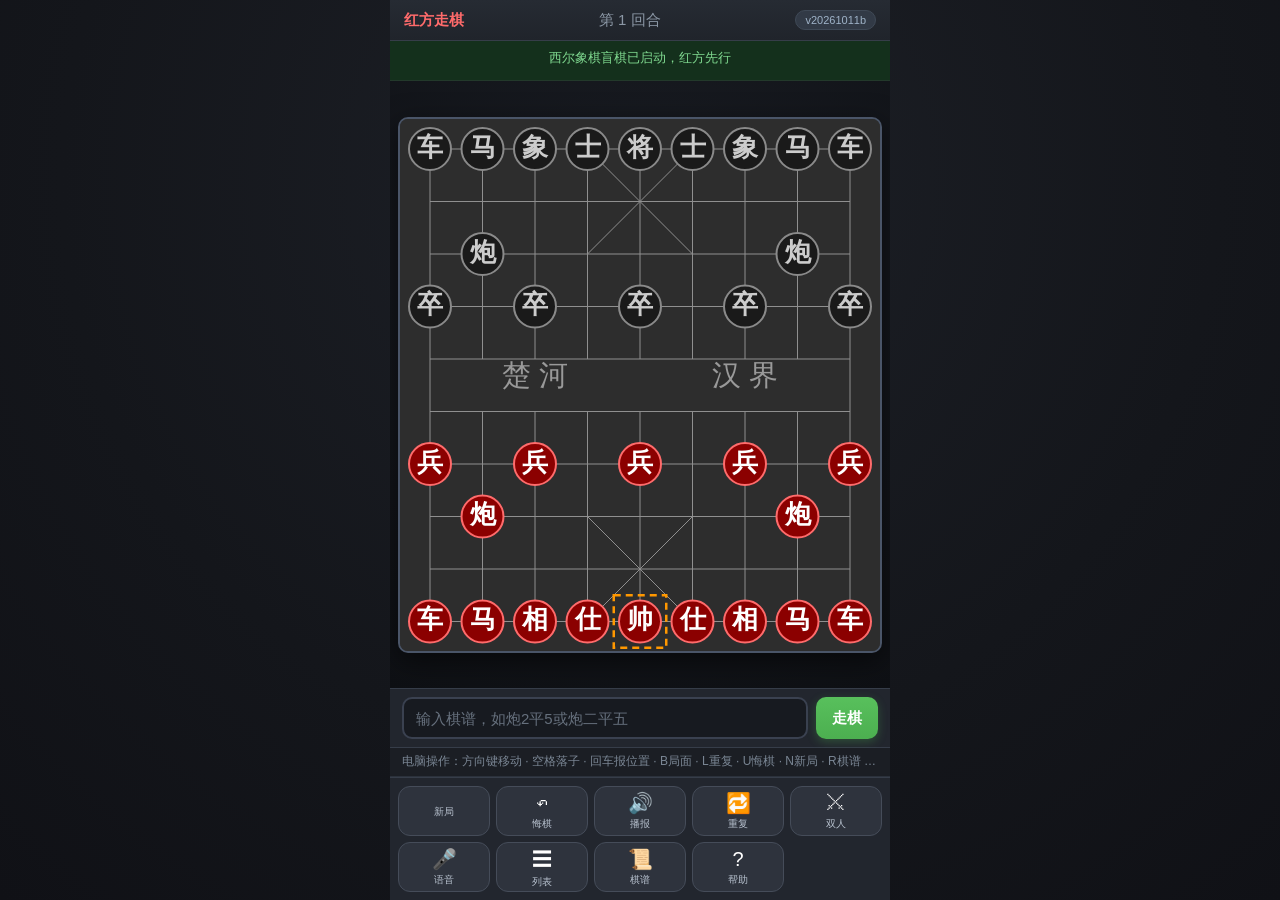
==== commit 57f1bd96: "西尔象棋盲棋 v20261011b：修复手机没声音（离线语音包优先+首次触摸解锁音频）；听棋控制面板移到棋盘下方常驻显示（快退/快进5步10步、速度2秒~10分钟）" ====
--- a/index.html
+++ b/index.html
@@ -7,7 +7,7 @@
     <meta name="mobile-web-app-capable" content="yes">
     <title>西尔象棋盲棋</title>
     <link rel="manifest" href="manifest.json">
-    <link rel="stylesheet" href="style.css?v=20261011">
+    <link rel="stylesheet" href="style.css?v=20261011b">
 </head>
 <body>
     <div id="app">
@@ -15,7 +15,7 @@
         <div id="status-bar" aria-live="polite">
             <span id="turn-info">红方走棋</span>
             <span id="round-info">第 1 回合</span>
-            <span id="version-info" title="点击查看版本信息">v20261011</span>
+            <span id="version-info" title="点击查看版本信息">v20261011b</span>
         </div>
 
         <!-- 可见消息区域（语音失效时也能看到提示） -->
@@ -25,6 +25,30 @@
         <div id="board-container">
             <canvas id="board" role="img" aria-label="象棋棋盘，点击棋子选中后滑动走棋"></canvas>
             <div id="list-container" style="display: none;"></div>
+        </div>
+
+        <!-- 听棋控制面板：选完棋谱后出现在棋盘下方（不遮住棋盘）
+             三行：播放跳步 / 快退快进5-10步 / 每步停留时长 -->
+        <div id="listen-bar" style="display:none;" role="toolbar" aria-label="听棋控制">
+            <div class="lb-row">
+                <button id="lb-first" aria-label="回到开头">⏮</button>
+                <button id="lb-prev" aria-label="上一步">◀</button>
+                <button id="lb-toggle" aria-label="播放或暂停">⏸</button>
+                <button id="lb-next" aria-label="下一步">▶</button>
+                <button id="lb-last" aria-label="跳到末尾">⏭</button>
+                <button id="lb-info" aria-label="打开完整播放控制">第 0 / 0 步</button>
+            </div>
+            <div class="lb-row">
+                <button id="lb-back10" aria-label="快退10步">⏪10</button>
+                <button id="lb-back5" aria-label="快退5步">⏪5</button>
+                <button id="lb-fwd5" aria-label="快进5步">5⏩</button>
+                <button id="lb-fwd10" aria-label="快进10步">10⏩</button>
+                <button id="lb-tts-test" aria-label="测试语音">🔊</button>
+            </div>
+            <div class="lb-row lb-speed">
+                <span class="lb-speed-label">每步停</span>
+                <div id="listen-speed-presets"></div>
+            </div>
         </div>
 
         <!-- 文字输入走棋（华为浏览器等不支持语音时使用） -->
@@ -131,24 +155,14 @@
         </div>
     </div>
 
-    <!-- 听棋悬浮控制条：弹窗收起后仍浮在棋盘底部，随时可暂停/跳步/打开完整控制 -->
-    <div id="listen-bar" style="display:none;" role="toolbar" aria-label="听棋控制">
-        <button id="lb-first" aria-label="回到开头">⏮</button>
-        <button id="lb-prev" aria-label="上一步">◀</button>
-        <button id="lb-toggle" aria-label="播放或暂停">⏸</button>
-        <button id="lb-next" aria-label="下一步">▶</button>
-        <button id="lb-last" aria-label="跳到末尾">⏭</button>
-        <button id="lb-info" aria-label="打开播放控制">第 0 / 0 步</button>
-    </div>
-
-    <script src="chess.js?v=20261011"></script>
-    <script src="record-player.js?v=20261011"></script>
-    <script src="games-builtin.js?v=20261011"></script>
-    <script src="audio-pack.js?v=20261011"></script>
-    <script src="app.js?v=20261011"></script>
+    <script src="chess.js?v=20261011b"></script>
+    <script src="record-player.js?v=20261011b"></script>
+    <script src="games-builtin.js?v=20261011b"></script>
+    <script src="audio-pack.js?v=20261011b"></script>
+    <script src="app.js?v=20261011b"></script>
     <script>
         if ('serviceWorker' in navigator && location.protocol !== 'file:') {
-            navigator.serviceWorker.register('service-worker.js?v=20261011').then(function(reg) {
+            navigator.serviceWorker.register('service-worker.js?v=20261011b').then(function(reg) {
                 // 检测到新版本时立即刷新
                 if (reg && reg.waiting) reg.waiting.postMessage({type: 'SKIP_WAITING'});
             });
--- a/style.css
+++ b/style.css
@@ -694,44 +694,104 @@
     user-select: none;
 }
 
-/* ===== 听棋悬浮控制条：弹窗收起后浮在棋盘底部，随时可调 ===== */
+/* ===== 听棋控制面板：选完棋谱后出现在棋盘下方（正常布局，不遮住棋盘） ===== */
 #listen-bar {
-    position: fixed;
-    left: 50%;
-    transform: translateX(-50%);
-    bottom: 80px; /* 具体值由 syncListenBar() 按工具栏实际高度动态设置，避免挡住按钮 */
-    z-index: 60;
+    flex-shrink: 0;
+    display: flex;
+    flex-direction: column;
+    align-items: stretch;
+    gap: 5px;
+    margin: 0 8px 6px;
+    background: #1f232b;
+    border: 1px solid #3f4956;
+    border-radius: 14px;
+    padding: 6px 8px;
+}
+
+#listen-bar .lb-row {
     display: flex;
     align-items: center;
-    gap: 6px;
-    background: rgba(30, 30, 30, 0.9);
-    border-radius: 28px;
-    padding: 6px 10px;
-    box-shadow: 0 2px 10px rgba(0,0,0,.35);
-    max-width: 96vw;
-}
+    justify-content: center;
+    gap: 5px;
+}
+
 #listen-bar button {
     flex: 0 0 auto;
-    min-width: 46px;
-    height: 46px;
+    min-width: 42px;
+    height: 42px;
     border: none;
     border-radius: 50%;
     background: #4CAF50;
     color: #fff;
-    font-size: 20px;
+    font-size: 18px;
     line-height: 1;
     cursor: pointer;
 }
-#listen-bar #lb-toggle { background: #FF9800; font-size: 22px; }
+
+#listen-bar #lb-toggle { background: #FF9800; font-size: 20px; }
+
 #listen-bar #lb-info {
     background: #1976D2;
-    border-radius: 16px;
-    padding: 0 14px;
-    height: 42px;
-    font-size: 15px;
+    border-radius: 14px;
+    padding: 0 10px;
+    height: 40px;
+    font-size: 14px;
     white-space: nowrap;
-    max-width: 42vw;
     overflow: hidden;
     text-overflow: ellipsis;
-    flex: 0 1 auto;
-}
+    flex: 1 1 auto;
+    min-width: 0;
+}
+
+/* 第二行：快退/快进 5 步、10 步 + 测试语音 */
+#listen-bar #lb-back10,
+#listen-bar #lb-back5,
+#listen-bar #lb-fwd5,
+#listen-bar #lb-fwd10 {
+    border-radius: 10px;
+    min-width: 50px;
+    height: 40px;
+    font-size: 14px;
+    font-weight: bold;
+    background: #455A64;
+}
+
+#listen-bar #lb-tts-test {
+    border-radius: 10px;
+    min-width: 42px;
+    height: 40px;
+    font-size: 17px;
+    background: #6D4C41;
+}
+
+/* 第三行：每步之间停多久（7 个档位，窄屏可左右滑动） */
+#listen-bar .lb-speed {
+    gap: 6px;
+    justify-content: flex-start;
+}
+
+#listen-bar .lb-speed-label {
+    flex: 0 0 auto;
+    color: #9fb3c8;
+    font-size: 12px;
+}
+
+#listen-speed-presets {
+    display: flex;
+    flex-wrap: nowrap;
+    gap: 5px;
+    overflow-x: auto;
+    -webkit-overflow-scrolling: touch;
+    flex: 1 1 auto;
+    min-width: 0;
+}
+
+#listen-speed-presets .speed-btn {
+    flex: 0 0 auto;
+    min-height: 32px;
+    min-width: 0;
+    padding: 0 6px;
+    border-width: 1px;
+    border-radius: 9px;
+    font-size: 12px;
+}
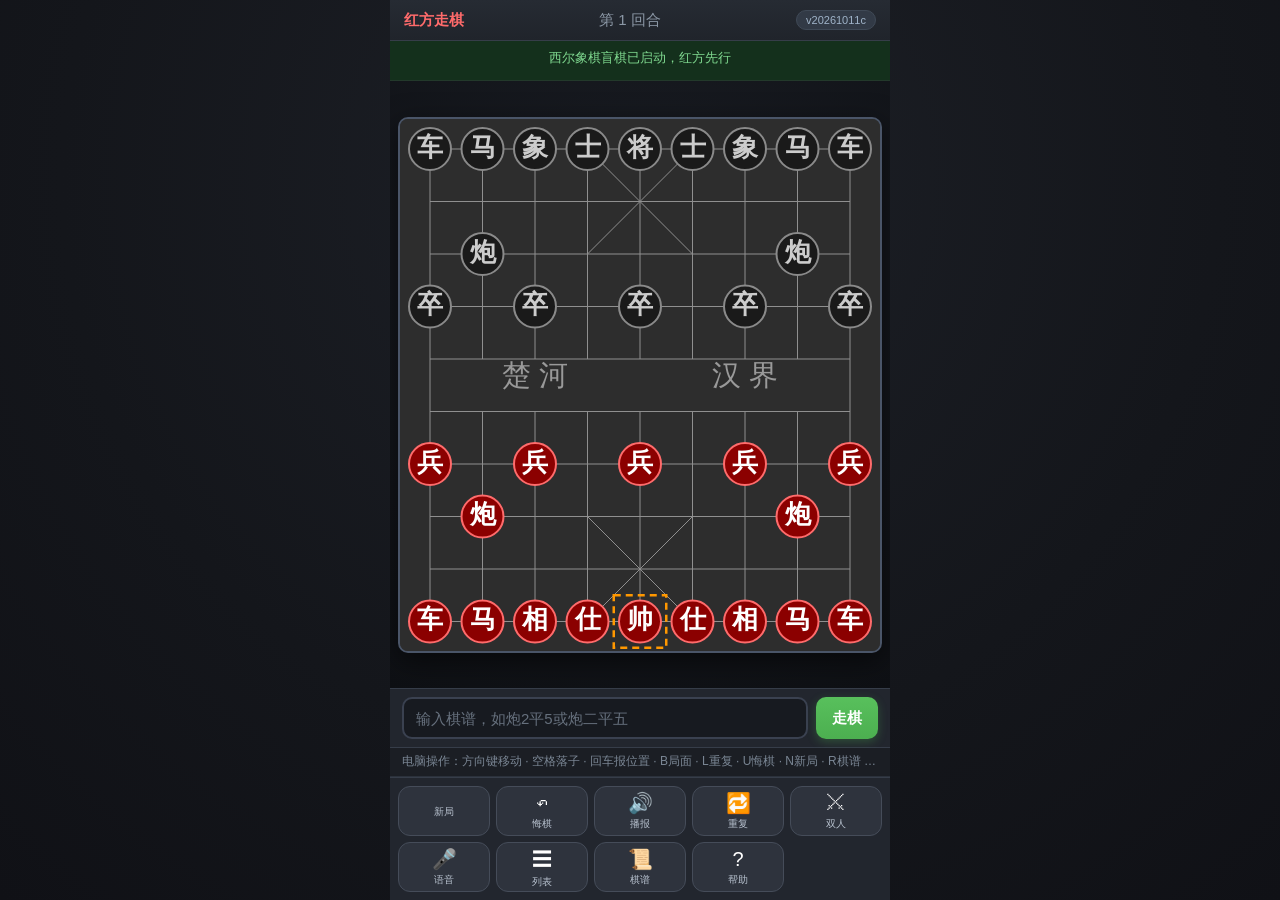
==== commit 08a3b604: "西尔象棋盲棋 v20261011c：修复兵/卒前进播报错误（兵三进一曾被念成兵三进三，到达列数误当步数）；缓存v20" ====
--- a/index.html
+++ b/index.html
@@ -7,7 +7,7 @@
     <meta name="mobile-web-app-capable" content="yes">
     <title>西尔象棋盲棋</title>
     <link rel="manifest" href="manifest.json">
-    <link rel="stylesheet" href="style.css?v=20261011b">
+    <link rel="stylesheet" href="style.css?v=20261011c">
 </head>
 <body>
     <div id="app">
@@ -15,7 +15,7 @@
         <div id="status-bar" aria-live="polite">
             <span id="turn-info">红方走棋</span>
             <span id="round-info">第 1 回合</span>
-            <span id="version-info" title="点击查看版本信息">v20261011b</span>
+            <span id="version-info" title="点击查看版本信息">v20261011c</span>
         </div>
 
         <!-- 可见消息区域（语音失效时也能看到提示） -->
@@ -155,14 +155,14 @@
         </div>
     </div>
 
-    <script src="chess.js?v=20261011b"></script>
-    <script src="record-player.js?v=20261011b"></script>
-    <script src="games-builtin.js?v=20261011b"></script>
-    <script src="audio-pack.js?v=20261011b"></script>
-    <script src="app.js?v=20261011b"></script>
+    <script src="chess.js?v=20261011c"></script>
+    <script src="record-player.js?v=20261011c"></script>
+    <script src="games-builtin.js?v=20261011c"></script>
+    <script src="audio-pack.js?v=20261011c"></script>
+    <script src="app.js?v=20261011c"></script>
     <script>
         if ('serviceWorker' in navigator && location.protocol !== 'file:') {
-            navigator.serviceWorker.register('service-worker.js?v=20261011b').then(function(reg) {
+            navigator.serviceWorker.register('service-worker.js?v=20261011c').then(function(reg) {
                 // 检测到新版本时立即刷新
                 if (reg && reg.waiting) reg.waiting.postMessage({type: 'SKIP_WAITING'});
             });
